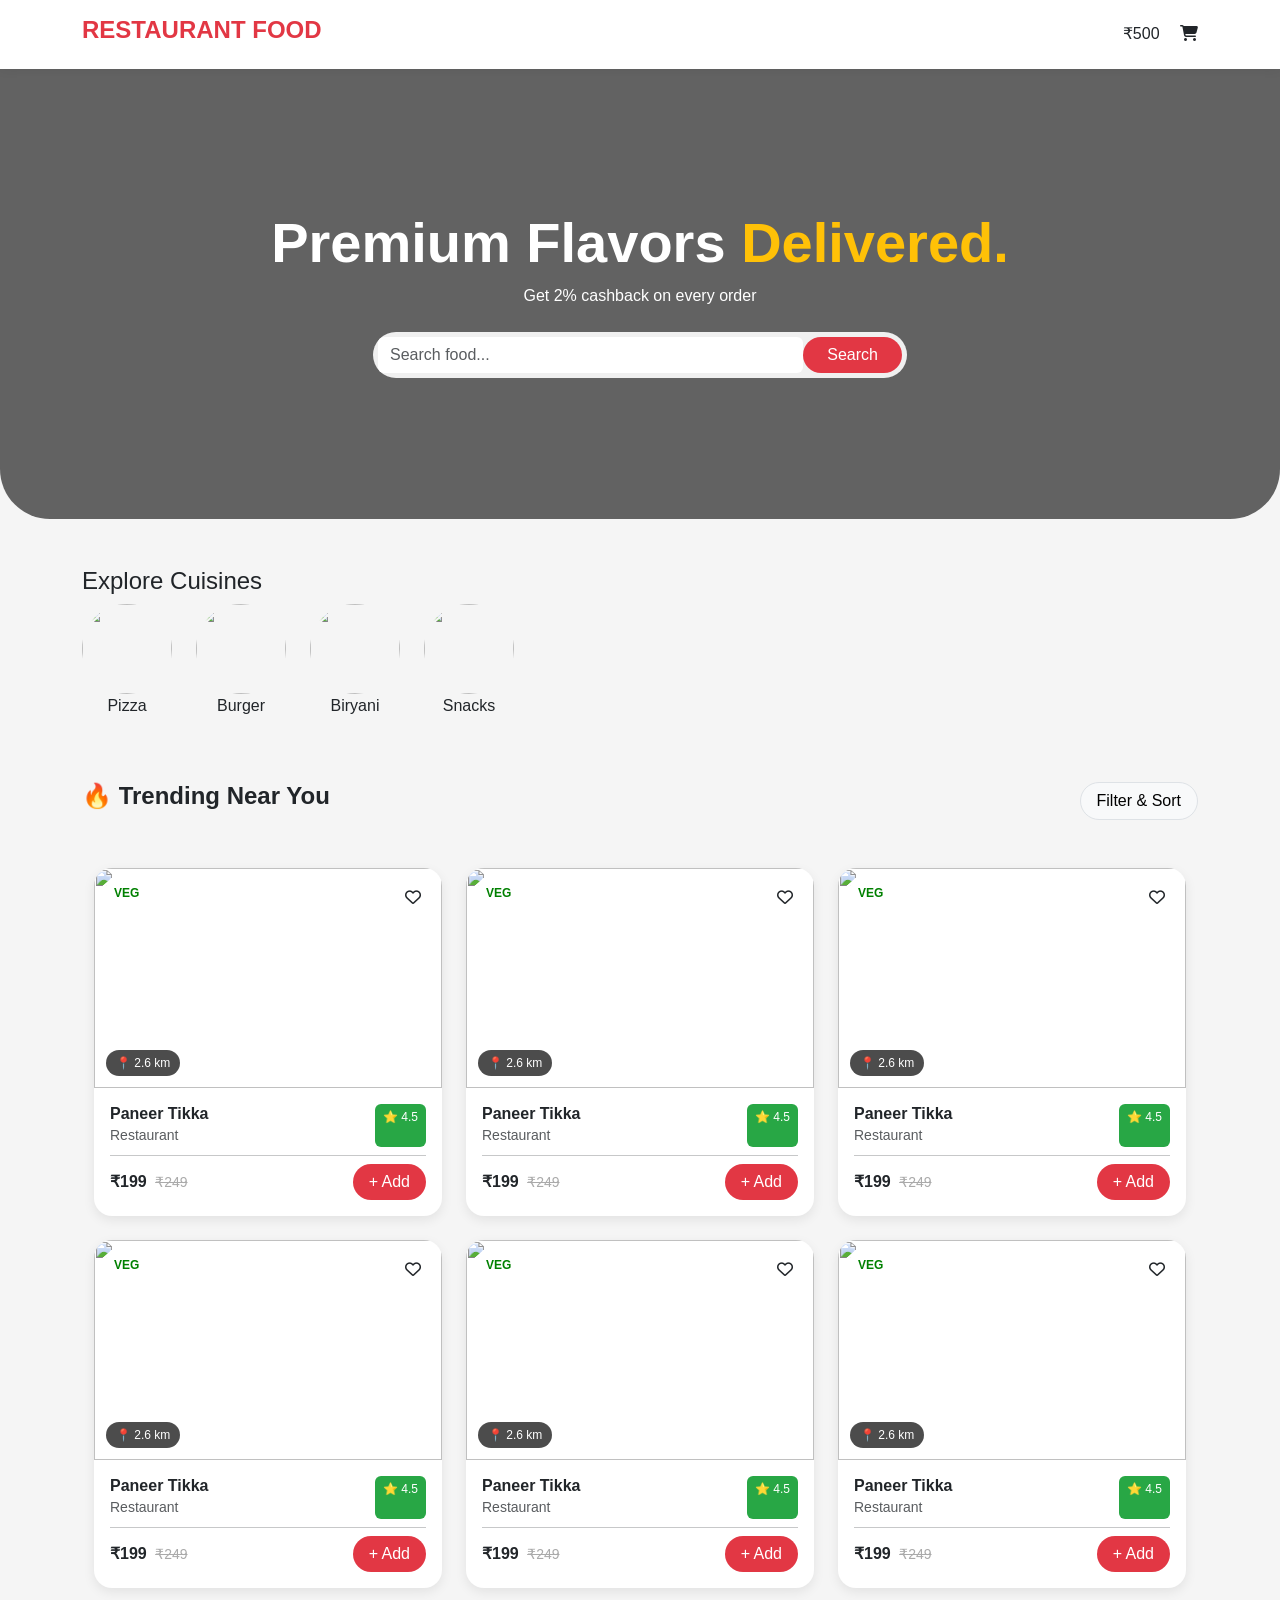
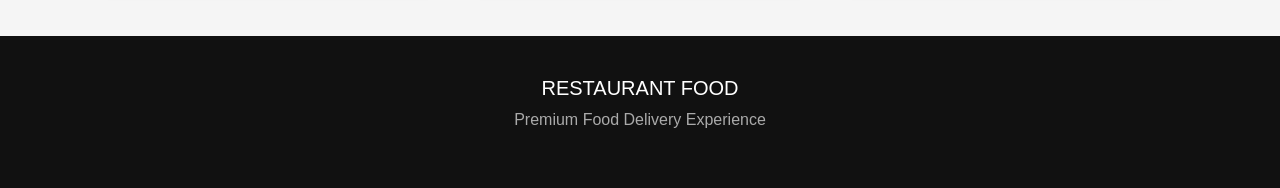
==== index.html @ 21a01f8b "index.html" ====
<!DOCTYPE html>
<html lang="en">
<head>
<meta charset="UTF-8">
<meta name="viewport" content="width=device-width, initial-scale=1.0">
<title>RESTAURANT Food - Premium</title>

<link href="https://cdn.jsdelivr.net/npm/bootstrap@5.3.0/dist/css/bootstrap.min.css" rel="stylesheet">
<link rel="stylesheet" href="https://cdnjs.cloudflare.com/ajax/libs/font-awesome/6.4.0/css/all.min.css">
<link rel="stylesheet" href="style.css">
</head>

<body>

<nav class="navbar p-3">
<div class="container d-flex justify-content-between">
    <h4 class="brand">RESTAURANT FOOD</h4>
    <div>
        <span class="me-3">₹500</span>
        <i class="fas fa-shopping-cart"></i>
    </div>
</div>
</nav>

<div class="hero text-center">
<div class="container">
    <h1 class="display-4 fw-bold">Premium Flavors <span style="color:#ffc107;">Delivered.</span></h1>
    <p>Get 2% cashback on every order</p>

    <div class="row justify-content-center mt-4">
        <div class="col-md-6">
            <div class="search-box d-flex">
                <input type="text" class="form-control border-0" placeholder="Search food...">
                <button class="btn btn-main px-4">Search</button>
            </div>
        </div>
    </div>
</div>
</div>

<div class="container mt-5">
<h4>Explore Cuisines</h4>

<div class="d-flex gap-4 overflow-auto">
    <div class="text-center category">
        <img src="https://pruthvirajput180.pythonanywhere.com/media/categories/panirtikka_PJ25KKJ.jpg.jpg">
        <p>Pizza</p>
    </div>
    <div class="text-center category">
        <img src="https://pruthvirajput180.pythonanywhere.com/media/food_items/download_6u6VhzB.webp">
        <p>Burger</p>
    </div>
    <div class="text-center category">
        <img src="https://pruthvirajput180.pythonanywhere.com/media/categories/shevbhaji.jfif">
        <p>Biryani</p>
    </div>
    <div class="text-center category">
        <img src="https://pruthvirajput180.pythonanywhere.com/media/food_items/burger.webp">
        <p>Snacks</p>
    </div>

    <div class="TEXT"></div>
</div>
</div>

<div class="container mt-5">
    <div class="d-flex justify-content-between align-items-center mb-4">
        <h4 class="fw-bold">🔥 Trending Near You</h4>
        <button class="btn btn-light border rounded-pill px-3">Filter & Sort</button>
    </div>

    <div class="row g-4">

        <div class="col-12 col-sm-6 col-lg-4">
            <div class="food-card">

                <div class="card-img">
                    <img src="https://pruthvirajput180.pythonanywhere.com/media/food_items/panirtikka_Ynowyoq.jpg.jpg">

                    <span class="veg-badge">VEG</span>
                    <span class="distance">📍 2.6 km</span>
                    <span class="heart"><i class="far fa-heart"></i></span>
                </div>

                <div class="card-body p-3">
                    <div class="d-flex justify-content-between">
                        <div>
                            <h6 class="fw-bold mb-0">Paneer Tikka</h6>
                            <small class="text-muted">Restaurant</small>
                        </div>
                        <span class="rating">⭐ 4.5</span>
                    </div>

                    <hr class="my-2">

                    <div class="d-flex justify-content-between align-items-center">
                        <div>
                            <span class="fw-bold">₹199</span>
                            <small class="old-price ms-1">₹249</small>
                        </div>
                        <button class="btn add-btn">+ Add</button>
                    </div>
                </div>

            </div>
        </div>

        <div class="col-12 col-sm-6 col-lg-4">
            <div class="food-card">

                <div class="card-img">
                    <img src="https://pruthvirajput180.pythonanywhere.com/media/food_items/burger.webp">

                    <span class="veg-badge">VEG</span>
                    <span class="distance">📍 2.6 km</span>
                    <span class="heart"><i class="far fa-heart"></i></span>
                </div>

                <div class="card-body p-3">
                    <div class="d-flex justify-content-between">
                        <div>
                            <h6 class="fw-bold mb-0">Paneer Tikka</h6>
                            <small class="text-muted">Restaurant</small>
                        </div>
                        <span class="rating">⭐ 4.5</span>
                    </div>

                    <hr class="my-2">

                    <div class="d-flex justify-content-between align-items-center">
                        <div>
                            <span class="fw-bold">₹199</span>
                            <small class="old-price ms-1">₹249</small>
                        </div>
                        <button class="btn add-btn">+ Add</button>
                    </div>
                </div>

            </div>
        </div>

        <div class="col-12 col-sm-6 col-lg-4">
            <div class="food-card">

                <div class="card-img">
                    <img src="https://pruthvirajput180.pythonanywhere.com/media/food_items/download_6u6VhzB.webp">

                    <span class="veg-badge">VEG</span>
                    <span class="distance">📍 2.6 km</span>
                    <span class="heart"><i class="far fa-heart"></i></span>
                </div>

                <div class="card-body p-3">
                    <div class="d-flex justify-content-between">
                        <div>
                            <h6 class="fw-bold mb-0">Paneer Tikka</h6>
                            <small class="text-muted">Restaurant</small>
                        </div>
                        <span class="rating">⭐ 4.5</span>
                    </div>

                    <hr class="my-2">

                    <div class="d-flex justify-content-between align-items-center">
                        <div>
                            <span class="fw-bold">₹199</span>
                            <small class="old-price ms-1">₹249</small>
                        </div>
                        <button class="btn add-btn">+ Add</button>
                    </div>
                </div>

            </div>
        </div>

        <div class="col-12 col-sm-6 col-lg-4">
            <div class="food-card">

                <div class="card-img">
                    <img src="https://pruthvirajput180.pythonanywhere.com/media/food_items/pizza.webp">

                    <span class="veg-badge">VEG</span>
                    <span class="distance">📍 2.6 km</span>
                    <span class="heart"><i class="far fa-heart"></i></span>
                </div>

                <div class="card-body p-3">
                    <div class="d-flex justify-content-between">
                        <div>
                            <h6 class="fw-bold mb-0">Paneer Tikka</h6>
                            <small class="text-muted">Restaurant</small>
                        </div>
                        <span class="rating">⭐ 4.5</span>
                    </div>

                    <hr class="my-2">

                    <div class="d-flex justify-content-between align-items-center">
                        <div>
                            <span class="fw-bold">₹199</span>
                            <small class="old-price ms-1">₹249</small>
                        </div>
                        <button class="btn add-btn">+ Add</button>
                    </div>
                </div>

            </div>
        </div>

        <div class="col-12 col-sm-6 col-lg-4">
            <div class="food-card">

                <div class="card-img">
                    <img src="https://pruthvirajput180.pythonanywhere.com/media/food_items/shevbhaji.jfif">

                    <span class="veg-badge">VEG</span>
                    <span class="distance">📍 2.6 km</span>
                    <span class="heart"><i class="far fa-heart"></i></span>
                </div>

                <div class="card-body p-3">
                    <div class="d-flex justify-content-between">
                        <div>
                            <h6 class="fw-bold mb-0">Paneer Tikka</h6>
                            <small class="text-muted">Restaurant</small>
                        </div>
                        <span class="rating">⭐ 4.5</span>
                    </div>

                    <hr class="my-2">

                    <div class="d-flex justify-content-between align-items-center">
                        <div>
                            <span class="fw-bold">₹199</span>
                            <small class="old-price ms-1">₹249</small>
                        </div>
                        <button class="btn add-btn">+ Add</button>
                    </div>
                </div>

            </div>
        </div>

        <div class="col-12 col-sm-6 col-lg-4">
            <div class="food-card">

                <div class="card-img">
                    <img src="https://pruthvirajput180.pythonanywhere.com/media/food_items/vadapav.webp">

                    <span class="veg-badge">VEG</span>
                    <span class="distance">📍 2.6 km</span>
                    <span class="heart"><i class="far fa-heart"></i></span>
                </div>

                <div class="card-body p-3">
                    <div class="d-flex justify-content-between">
                        <div>
                            <h6 class="fw-bold mb-0">Paneer Tikka</h6>
                            <small class="text-muted">Restaurant</small>
                        </div>
                        <span class="rating">⭐ 4.5</span>
                    </div>

                    <hr class="my-2">

                    <div class="d-flex justify-content-between align-items-center">
                        <div>
                            <span class="fw-bold">₹199</span>
                            <small class="old-price ms-1">₹249</small>
                        </div>
                        <button class="btn add-btn">+ Add</button>
                    </div>
                </div>

            </div>
        </div>

    </div>
</div>

<footer class="footer text-center mt-5">
    <h5 class="text-white">RESTAURANT FOOD</h5>
    <p>Premium Food Delivery Experience</p>
</footer>

</body>
</html>
---- style.css ----
body {
    font-family: 'Segoe UI', sans-serif;
    background: #f5f5f5;
}

.navbar {
    background: #fff;
    box-shadow: 0 2px 10px rgba(0,0,0,0.05);
}

.brand {
    color: #e23744;
    font-weight: 800;
}

.hero {
    height: 50vh;
    background: linear-gradient(rgba(0,0,0,0.6), rgba(0,0,0,0.6)),
                url('https://images.unsplash.com/photo-1504674900247-0877df9cc836');
    background-size: cover;
    background-position: center;
    color: #fff;
    display: flex;
    align-items: center;
    border-radius: 0 0 50px 50px;
}

.search-box {
    background: rgba(255,255,255,0.9);
    border-radius: 50px;
    padding: 5px;
}

.category img {
    width: 90px;
    height: 90px;
    border-radius: 50%;
    transition: 0.4s;
}

.category:hover img {
    transform: scale(1.1);
}

.row {
    margin: 0;
}

.food-card {
    background: #fff;
    border-radius: 18px;
    overflow: hidden;
    box-shadow: 0 4px 12px rgba(0,0,0,0.08);
    transition: 0.3s;
}

.food-card:hover {
    transform: translateY(-8px);
    box-shadow: 0 12px 25px rgba(0,0,0,0.15);
}

.card-img {
    position: relative;
    overflow: hidden;
}

.card-img img {
    width: 100%;
    height: 220px;
    object-fit: cover;
    transition: 0.5s;
}

.food-card:hover img {
    transform: scale(1.08);
}

.veg-badge {
    position: absolute;
    top: 12px;
    left: 12px;
    background: #fff;
    color: green;
    padding: 4px 8px;
    font-size: 12px;
    border-radius: 6px;
    font-weight: 600;
}

.distance {
    position: absolute;
    bottom: 12px;
    left: 12px;
    background: rgba(0,0,0,0.7);
    color: #fff;
    padding: 4px 10px;
    border-radius: 20px;
    font-size: 12px;
}

.heart {
    position: absolute;
    top: 12px;
    right: 12px;
    background: #fff;
    width: 35px;
    height: 35px;
    border-radius: 50%;
    display: flex;
    align-items: center;
    justify-content: center;
}

.rating {
    background: #28a745;
    color: #fff;
    font-size: 12px;
    padding: 4px 8px;
    border-radius: 6px;
}

.old-price {
    text-decoration: line-through;
    color: #aaa;
}

.btn-main,
.add-btn {
    background: #e23744;
    color: #fff;
    border-radius: 30px;
    padding: 6px 16px;
    border: none;
}

.footer {
    background: #111;
    color: #aaa;
    padding: 40px;
}

@media (max-width: 768px) {
    .card-img img {
        height: 180px;
    }
}

@media (max-width: 576px) {
    .card-img img {
        height: 160px;
    }
}
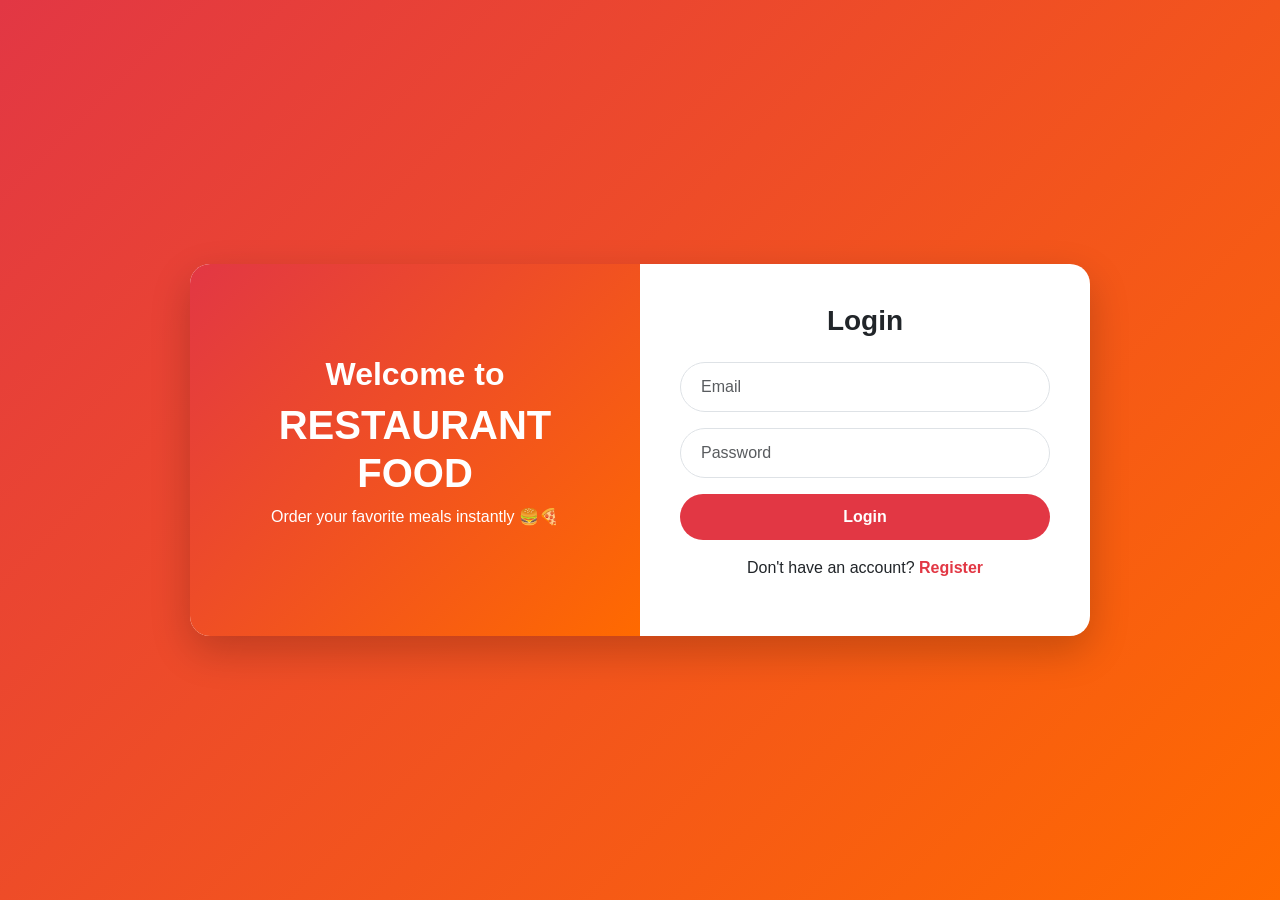
==== commit f0c9f11e: "Replace main page with authentication page" ====
--- a/index.html
+++ b/index.html
@@ -3,285 +3,72 @@
 <head>
 <meta charset="UTF-8">
 <meta name="viewport" content="width=device-width, initial-scale=1.0">
-<title>RESTAURANT Food - Premium</title>
+<title>Auth - Restaurant Food</title>
 
 <link href="https://cdn.jsdelivr.net/npm/bootstrap@5.3.0/dist/css/bootstrap.min.css" rel="stylesheet">
 <link rel="stylesheet" href="https://cdnjs.cloudflare.com/ajax/libs/font-awesome/6.4.0/css/all.min.css">
-<link rel="stylesheet" href="style.css">
+<link rel="stylesheet" href="login.css">
 </head>
 
 <body>
 
-<nav class="navbar p-3">
-<div class="container d-flex justify-content-between">
-    <h4 class="brand">RESTAURANT FOOD</h4>
-    <div>
-        <span class="me-3">₹500</span>
-        <i class="fas fa-shopping-cart"></i>
-    </div>
-</div>
-</nav>
+<div class="auth-box">
 
-<div class="hero text-center">
-<div class="container">
-    <h1 class="display-4 fw-bold">Premium Flavors <span style="color:#ffc107;">Delivered.</span></h1>
-    <p>Get 2% cashback on every order</p>
-
-    <div class="row justify-content-center mt-4">
-        <div class="col-md-6">
-            <div class="search-box d-flex">
-                <input type="text" class="form-control border-0" placeholder="Search food...">
-                <button class="btn btn-main px-4">Search</button>
-            </div>
-        </div>
-    </div>
-</div>
-</div>
-
-<div class="container mt-5">
-<h4>Explore Cuisines</h4>
-
-<div class="d-flex gap-4 overflow-auto">
-    <div class="text-center category">
-        <img src="https://pruthvirajput180.pythonanywhere.com/media/categories/panirtikka_PJ25KKJ.jpg.jpg">
-        <p>Pizza</p>
-    </div>
-    <div class="text-center category">
-        <img src="https://pruthvirajput180.pythonanywhere.com/media/food_items/download_6u6VhzB.webp">
-        <p>Burger</p>
-    </div>
-    <div class="text-center category">
-        <img src="https://pruthvirajput180.pythonanywhere.com/media/categories/shevbhaji.jfif">
-        <p>Biryani</p>
-    </div>
-    <div class="text-center category">
-        <img src="https://pruthvirajput180.pythonanywhere.com/media/food_items/burger.webp">
-        <p>Snacks</p>
+    <div class="auth-left">
+        <h2>Welcome to</h2>
+        <h1 class="fw-bold">RESTAURANT FOOD</h1>
+        <p>Order your favorite meals instantly 🍔🍕</p>
     </div>
 
-    <div class="TEXT"></div>
-</div>
-</div>
+    <div class="auth-right">
 
-<div class="container mt-5">
-    <div class="d-flex justify-content-between align-items-center mb-4">
-        <h4 class="fw-bold">🔥 Trending Near You</h4>
-        <button class="btn btn-light border rounded-pill px-3">Filter & Sort</button>
-    </div>
+        <form id="loginForm">
+            <h3 class="fw-bold mb-4 text-center">Login</h3>
 
-    <div class="row g-4">
+            <input type="email" class="form-control mb-3" placeholder="Email">
+            <input type="password" class="form-control mb-3" placeholder="Password">
 
-        <div class="col-12 col-sm-6 col-lg-4">
-            <div class="food-card">
+            <a class="btn btn-main" href="/Restaurant/index.html">
+                Login
+            </a>
+    
 
-                <div class="card-img">
-                    <img src="https://pruthvirajput180.pythonanywhere.com/media/food_items/panirtikka_Ynowyoq.jpg.jpg">
+            <p class="text-center mt-3">
+                Don't have an account?
+                <span class="toggle-text" onclick="showRegister()">Register</span>
+            </p>
+        </form>
 
-                    <span class="veg-badge">VEG</span>
-                    <span class="distance">📍 2.6 km</span>
-                    <span class="heart"><i class="far fa-heart"></i></span>
-                </div>
+        <form id="registerForm">
+            <h3 class="fw-bold mb-4 text-center">Register</h3>
 
-                <div class="card-body p-3">
-                    <div class="d-flex justify-content-between">
-                        <div>
-                            <h6 class="fw-bold mb-0">Paneer Tikka</h6>
-                            <small class="text-muted">Restaurant</small>
-                        </div>
-                        <span class="rating">⭐ 4.5</span>
-                    </div>
+            <input type="text" class="form-control mb-3" placeholder="Full Name">
+            <input type="email" class="form-control mb-3" placeholder="Email">
+            <input type="password" class="form-control mb-3" placeholder="Password">
+            <input type="password" class="form-control mb-3" placeholder="Confirm Password">
 
-                    <hr class="my-2">
+            <button class="btn btn-main">Register</button>
 
-                    <div class="d-flex justify-content-between align-items-center">
-                        <div>
-                            <span class="fw-bold">₹199</span>
-                            <small class="old-price ms-1">₹249</small>
-                        </div>
-                        <button class="btn add-btn">+ Add</button>
-                    </div>
-                </div>
-
-            </div>
-        </div>
-
-        <div class="col-12 col-sm-6 col-lg-4">
-            <div class="food-card">
-
-                <div class="card-img">
-                    <img src="https://pruthvirajput180.pythonanywhere.com/media/food_items/burger.webp">
-
-                    <span class="veg-badge">VEG</span>
-                    <span class="distance">📍 2.6 km</span>
-                    <span class="heart"><i class="far fa-heart"></i></span>
-                </div>
-
-                <div class="card-body p-3">
-                    <div class="d-flex justify-content-between">
-                        <div>
-                            <h6 class="fw-bold mb-0">Paneer Tikka</h6>
-                            <small class="text-muted">Restaurant</small>
-                        </div>
-                        <span class="rating">⭐ 4.5</span>
-                    </div>
-
-                    <hr class="my-2">
-
-                    <div class="d-flex justify-content-between align-items-center">
-                        <div>
-                            <span class="fw-bold">₹199</span>
-                            <small class="old-price ms-1">₹249</small>
-                        </div>
-                        <button class="btn add-btn">+ Add</button>
-                    </div>
-                </div>
-
-            </div>
-        </div>
-
-        <div class="col-12 col-sm-6 col-lg-4">
-            <div class="food-card">
-
-                <div class="card-img">
-                    <img src="https://pruthvirajput180.pythonanywhere.com/media/food_items/download_6u6VhzB.webp">
-
-                    <span class="veg-badge">VEG</span>
-                    <span class="distance">📍 2.6 km</span>
-                    <span class="heart"><i class="far fa-heart"></i></span>
-                </div>
-
-                <div class="card-body p-3">
-                    <div class="d-flex justify-content-between">
-                        <div>
-                            <h6 class="fw-bold mb-0">Paneer Tikka</h6>
-                            <small class="text-muted">Restaurant</small>
-                        </div>
-                        <span class="rating">⭐ 4.5</span>
-                    </div>
-
-                    <hr class="my-2">
-
-                    <div class="d-flex justify-content-between align-items-center">
-                        <div>
-                            <span class="fw-bold">₹199</span>
-                            <small class="old-price ms-1">₹249</small>
-                        </div>
-                        <button class="btn add-btn">+ Add</button>
-                    </div>
-                </div>
-
-            </div>
-        </div>
-
-        <div class="col-12 col-sm-6 col-lg-4">
-            <div class="food-card">
-
-                <div class="card-img">
-                    <img src="https://pruthvirajput180.pythonanywhere.com/media/food_items/pizza.webp">
-
-                    <span class="veg-badge">VEG</span>
-                    <span class="distance">📍 2.6 km</span>
-                    <span class="heart"><i class="far fa-heart"></i></span>
-                </div>
-
-                <div class="card-body p-3">
-                    <div class="d-flex justify-content-between">
-                        <div>
-                            <h6 class="fw-bold mb-0">Paneer Tikka</h6>
-                            <small class="text-muted">Restaurant</small>
-                        </div>
-                        <span class="rating">⭐ 4.5</span>
-                    </div>
-
-                    <hr class="my-2">
-
-                    <div class="d-flex justify-content-between align-items-center">
-                        <div>
-                            <span class="fw-bold">₹199</span>
-                            <small class="old-price ms-1">₹249</small>
-                        </div>
-                        <button class="btn add-btn">+ Add</button>
-                    </div>
-                </div>
-
-            </div>
-        </div>
-
-        <div class="col-12 col-sm-6 col-lg-4">
-            <div class="food-card">
-
-                <div class="card-img">
-                    <img src="https://pruthvirajput180.pythonanywhere.com/media/food_items/shevbhaji.jfif">
-
-                    <span class="veg-badge">VEG</span>
-                    <span class="distance">📍 2.6 km</span>
-                    <span class="heart"><i class="far fa-heart"></i></span>
-                </div>
-
-                <div class="card-body p-3">
-                    <div class="d-flex justify-content-between">
-                        <div>
-                            <h6 class="fw-bold mb-0">Paneer Tikka</h6>
-                            <small class="text-muted">Restaurant</small>
-                        </div>
-                        <span class="rating">⭐ 4.5</span>
-                    </div>
-
-                    <hr class="my-2">
-
-                    <div class="d-flex justify-content-between align-items-center">
-                        <div>
-                            <span class="fw-bold">₹199</span>
-                            <small class="old-price ms-1">₹249</small>
-                        </div>
-                        <button class="btn add-btn">+ Add</button>
-                    </div>
-                </div>
-
-            </div>
-        </div>
-
-        <div class="col-12 col-sm-6 col-lg-4">
-            <div class="food-card">
-
-                <div class="card-img">
-                    <img src="https://pruthvirajput180.pythonanywhere.com/media/food_items/vadapav.webp">
-
-                    <span class="veg-badge">VEG</span>
-                    <span class="distance">📍 2.6 km</span>
-                    <span class="heart"><i class="far fa-heart"></i></span>
-                </div>
-
-                <div class="card-body p-3">
-                    <div class="d-flex justify-content-between">
-                        <div>
-                            <h6 class="fw-bold mb-0">Paneer Tikka</h6>
-                            <small class="text-muted">Restaurant</small>
-                        </div>
-                        <span class="rating">⭐ 4.5</span>
-                    </div>
-
-                    <hr class="my-2">
-
-                    <div class="d-flex justify-content-between align-items-center">
-                        <div>
-                            <span class="fw-bold">₹199</span>
-                            <small class="old-price ms-1">₹249</small>
-                        </div>
-                        <button class="btn add-btn">+ Add</button>
-                    </div>
-                </div>
-
-            </div>
-        </div>
+            <p class="text-center mt-3">
+                Already have an account?
+               <span class="toggle-text" onclick="showLogin()">Login</span>
+            </p>
+        </form>
 
     </div>
 </div>
 
-<footer class="footer text-center mt-5">
-    <h5 class="text-white">RESTAURANT FOOD</h5>
-    <p>Premium Food Delivery Experience</p>
-</footer>
+<script>
+function showRegister() {
+    document.getElementById("loginForm").style.display = "none";
+    document.getElementById("registerForm").style.display = "block";
+}
+
+function showLogin() {
+    document.getElementById("registerForm").style.display = "none";
+    document.getElementById("loginForm").style.display = "block";
+}
+</script>
 
 </body>
-</html>+</html>
--- a/login.css
+++ b/login.css
@@ -0,0 +1,80 @@
+
+body {
+    font-family: 'Segoe UI', sans-serif;
+    background: linear-gradient(135deg,#e23744,#ff6a00);
+    height: 100vh;
+    display: flex;
+    align-items: center;
+    justify-content: center;
+}
+
+/* CONTAINER */
+.auth-box {
+    width: 900px;
+    max-width: 95%;
+    background: #fff;
+    border-radius: 20px;
+    overflow: hidden;
+    box-shadow: 0 15px 40px rgba(0,0,0,0.2);
+    display: flex;
+}
+
+/* LEFT SIDE */
+.auth-left {
+    background: linear-gradient(135deg,#e23744,#ff6a00);
+    color: white;
+    flex: 1;
+    display: flex;
+    flex-direction: column;
+    justify-content: center;
+    align-items: center;
+    padding: 40px;
+    text-align: center;
+}
+
+.auth-left h2 {
+    font-weight: 800;
+}
+
+/* RIGHT SIDE */
+.auth-right {
+    flex: 1;
+    padding: 40px;
+}
+
+/* FORM */
+.form-control {
+    border-radius: 30px;
+    padding: 12px 20px;
+}
+
+.btn-main {
+    background: #e23744;
+    color: white;
+    border-radius: 30px;
+    padding: 10px;
+    width: 100%;
+    font-weight: 600;
+}
+
+/* TOGGLE */
+.toggle-text {
+    cursor: pointer;
+    color: #e23744;
+    font-weight: 600;
+}
+
+/* HIDE REGISTER INITIALLY */
+#registerForm {
+    display: none;
+}
+
+/* MOBILE */
+@media(max-width:768px){
+    .auth-box {
+        flex-direction: column;
+    }
+    .auth-left {
+        display: none;
+    }
+}
